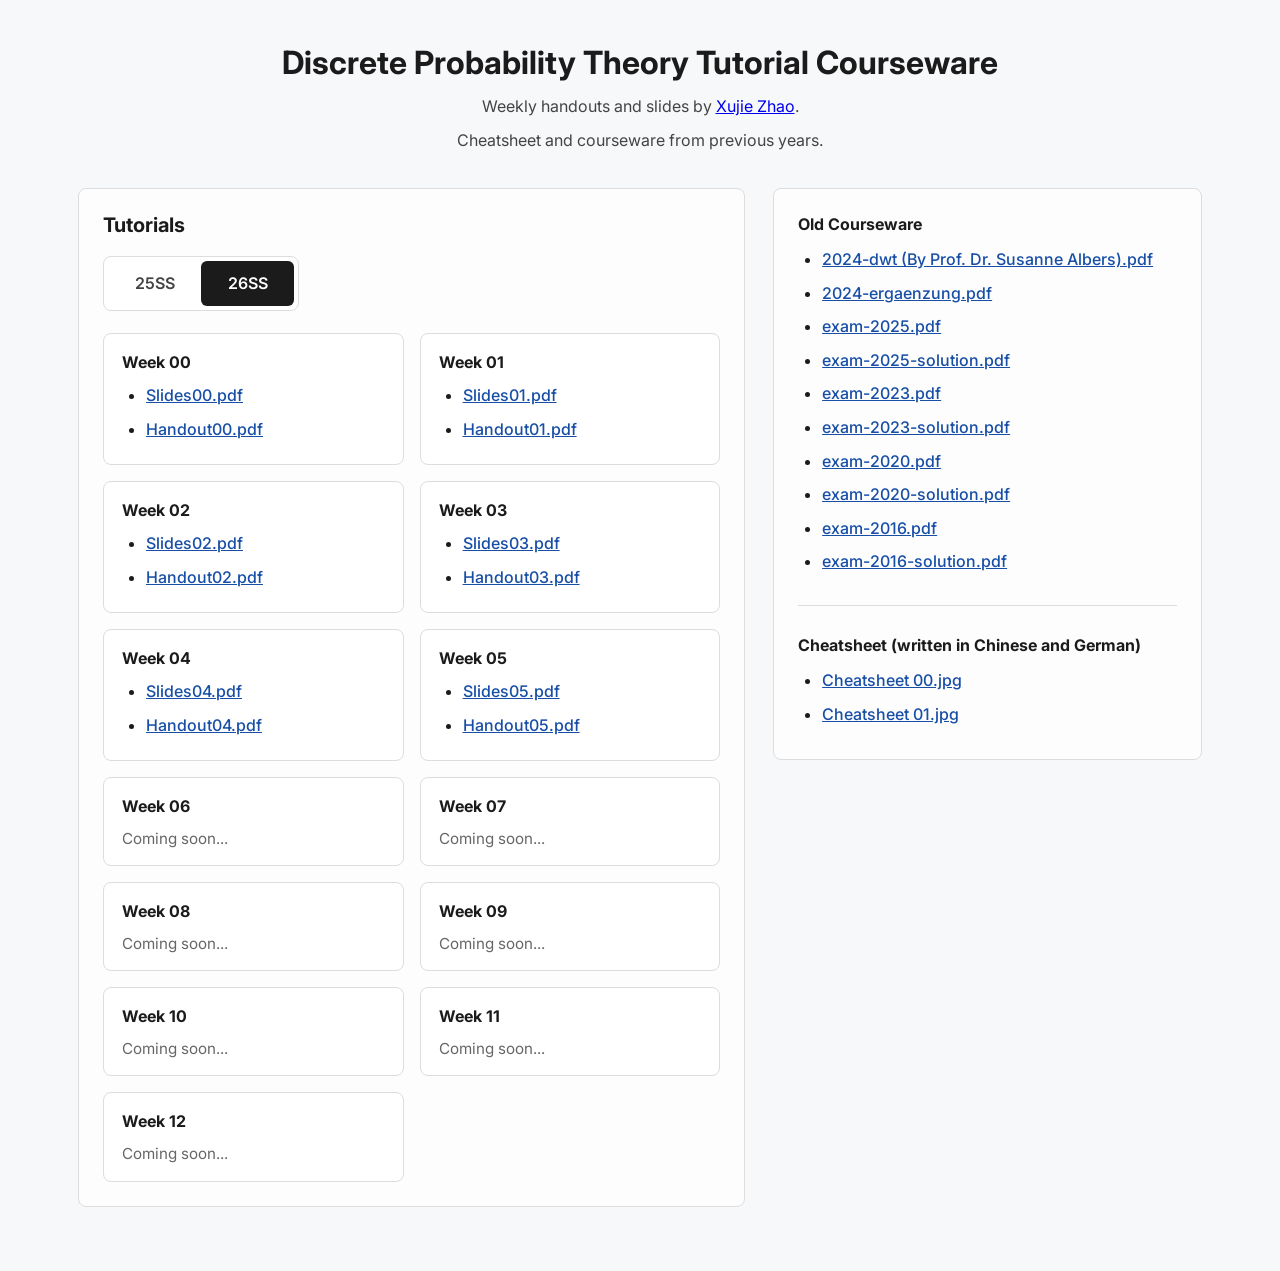
==== dpt_tut.html @ 3c63b7a4 "week05 material" ====
<!doctype html>
<html lang="en">
<head>
  <meta charset="utf-8" />
  <meta name="viewport" content="width=device-width, initial-scale=1" />
  <title>Discrete Probability Theory Courseware | Xujie Zhao</title>

  <link rel="icon" href="./assets/img/bar_icon_animate.png">
  <link rel="apple-touch-icon" href="./assets/img/bar_icon_animate.png" />

  <meta name="description" content="Discrete Probability Theory tutorial courseware by Xujie Zhao">
  <meta name="robots" content="index, follow">

  <link rel="preconnect" href="https://fonts.googleapis.com">
  <link rel="preconnect" href="https://fonts.gstatic.com" crossorigin>
  <link href="https://fonts.googleapis.com/css2?family=Inter:wght@400;500;600;700&display=swap" rel="stylesheet">

  <link rel="stylesheet" href="./assets/css/style.css?v=20260423-dpt-layout" />
  <style>
    * {
      box-sizing: border-box;
    }

    body.download-page {
      margin: 0;
      font-family: "Inter", system-ui, sans-serif;
      line-height: 1.6;
      color: #1b1b1b;
      background: #f7f8fa;
    }

    .download-container {
      max-width: 1180px;
      margin: 0 auto;
      padding: 44px 28px 64px;
    }

    .download-intro {
      margin-bottom: 34px;
      text-align: center;
    }

    .download-intro h1 {
      margin: 0 0 12px;
      font-size: 2rem;
      line-height: 1.2;
    }

    .download-intro p {
      max-width: 760px;
      margin: 0 auto 8px;
      color: #444;
    }

    .download-grid {
      display: grid;
      grid-template-columns: minmax(0, 1.4fr) minmax(280px, 0.9fr);
      gap: 28px;
      align-items: start;
    }

    .download-column {
      min-width: 0;
      padding: 24px;
      border: 1px solid #ddd;
      border-radius: 8px;
      background: rgba(255, 255, 255, 0.76);
    }

    .download-column h2 {
      margin: 0 0 18px;
      font-size: 1.25rem;
      line-height: 1.25;
    }

    .tutorial-tabs {
      position: relative;
      display: grid;
      grid-template-columns: repeat(2, minmax(0, 1fr));
      margin-bottom: 22px;
      padding: 4px;
      border: 1px solid #ddd;
      border-radius: 8px;
      background: #fff;
      width: 196px;
      overflow: hidden;
      box-sizing: border-box;
    }

    .tutorial-tab-indicator {
      position: absolute;
      top: 4px;
      left: 4px;
      width: calc((100% - 8px) / 2);
      height: calc(100% - 8px);
      border-radius: 6px;
      background: #1b1b1b;
      transition: transform 220ms ease;
      pointer-events: none;
    }

    .tutorial-tab {
      position: relative;
      z-index: 1;
      display: flex;
      align-items: center;
      justify-content: center;
      min-width: 0;
      padding: 10px 14px;
      border: none;
      border-radius: 6px;
      background: transparent;
      color: #444;
      font: inherit;
      font-weight: 600;
      text-align: center;
      cursor: pointer;
    }

    .tutorial-tab[aria-selected="true"] {
      color: #fff;
    }

    .tutorial-panel {
      display: none;
    }

    .tutorial-panel.is-active {
      display: block;
    }

    .tutorial-list {
      display: grid;
      grid-template-columns: repeat(2, minmax(0, 1fr));
      gap: 16px;
    }

    .tutorial-card {
      padding: 18px 18px 14px;
      border: 1px solid #ddd;
      border-radius: 8px;
      background: #fff;
    }

    .tutorial-card h3 {
      margin: 0 0 10px;
      font-size: 1rem;
      line-height: 1.3;
    }

    .tutorial-note {
      margin: 0;
      color: #666;
      font-size: 0.95rem;
    }

    .download-section {
      margin-bottom: 28px;
      padding-bottom: 22px;
      border-bottom: 1px solid #ddd;
    }

    .download-section:last-child {
      margin-bottom: 0;
      padding-bottom: 0;
      border-bottom: none;
    }

    .download-section h3 {
      margin: 0 0 12px;
      font-size: 1rem;
      line-height: 1.4;
      overflow-wrap: anywhere;
    }

    .file-list {
      margin: 0;
      padding-left: 24px;
    }

    .file-list li {
      margin-bottom: 8px;
    }

    .file-list a {
      color: #174ea6;
      font-weight: 500;
    }

    @media (max-width: 920px) {
      .download-grid {
        grid-template-columns: 1fr;
      }
    }

    @media (max-width: 640px) {
      .download-container {
        padding: 32px 16px 42px;
      }

      .download-column {
        padding: 18px;
      }

      .tutorial-tabs {
        width: min(196px, 100%);
      }

      .tutorial-tab {
        padding-left: 10px;
        padding-right: 10px;
      }

      .tutorial-list {
        grid-template-columns: 1fr;
      }
    }
  </style>
</head>
<body class="download-page">
  <main class="download-container">
    <section class="download-intro">
      <h1>Discrete Probability Theory Tutorial Courseware</h1>
      <p>Weekly handouts and slides by <a href="index.html">Xujie Zhao</a>.</p>
      <p>Cheatsheet and courseware from previous years.</p>
    </section>

    <section class="download-grid">
      <div class="download-column">
        <h2>Tutorials</h2>
        <div class="tutorial-tabs" role="tablist" aria-label="Tutorial semester switch">
          <span class="tutorial-tab-indicator" aria-hidden="true"></span>
          <button class="tutorial-tab" type="button" role="tab" aria-selected="false" aria-controls="tutorial-25ss" data-target="tutorial-25ss">25SS</button>
          <button class="tutorial-tab" type="button" role="tab" aria-selected="true" aria-controls="tutorial-26ss" data-target="tutorial-26ss">26SS</button>
        </div>

        <section id="tutorial-25ss" class="tutorial-panel" role="tabpanel" hidden>
          <div class="tutorial-list">
            <article class="tutorial-card">
              <h3>Week 00</h3>
              <ul class="file-list">
                <li><a href="files/dpt_tut_25/00/Slides00.pdf" download>Slides00.pdf</a></li>
                <li><a href="files/dpt_tut_25/00/dpt_sol_0.pdf" download>Solution00.pdf</a></li>
              </ul>
            </article>
            <article class="tutorial-card">
              <h3>Week 01</h3>
              <ul class="file-list">
                <li><a href="files/dpt_tut_25/01/Slides01.pdf" download>Slides01.pdf</a></li>
                <li><a href="files/dpt_tut_25/01/dpt_sol_1.pdf" download>Solution01.pdf</a></li>
              </ul>
            </article>
            <article class="tutorial-card">
              <h3>Week 02</h3>
              <ul class="file-list">
                <li><a href="files/dpt_tut_25/02/Slides02.pdf" download>Slides02.pdf</a></li>
                <li><a href="files/dpt_tut_25/02/dpt_sol_2.pdf" download>Solution02.pdf</a></li>
              </ul>
            </article>
            <article class="tutorial-card">
              <h3>Week 03</h3>
              <ul class="file-list">
                <li><a href="files/dpt_tut_25/03/Slides03.pdf" download>Slides03.pdf</a></li>
                <li><a href="files/dpt_tut_25/03/dpt_sol_3.pdf" download>Solution03.pdf</a></li>
              </ul>
            </article>
            <article class="tutorial-card">
              <h3>Week 04</h3>
              <ul class="file-list">
                <li><a href="files/dpt_tut_25/04/Slides04.pdf" download>Slides04.pdf</a></li>
                <li><a href="files/dpt_tut_25/04/dpt_sol_4.pdf" download>Solution04.pdf</a></li>
              </ul>
            </article>
            <article class="tutorial-card">
              <h3>Week 05</h3>
              <ul class="file-list">
                <li><a href="files/dpt_tut_25/05/Slides05.pdf" download>Slides05.pdf</a></li>
                <li><a href="files/dpt_tut_25/05/dpt_sol_5.pdf" download>Solution05.pdf</a></li>
              </ul>
            </article>
            <article class="tutorial-card">
              <h3>Week 06</h3>
              <ul class="file-list">
                <li><a href="files/dpt_tut_25/06/Slides06.pdf" download>Slides06.pdf</a></li>
                <li><a href="files/dpt_tut_25/06/dpt_sol_6.pdf" download>Solution06.pdf</a></li>
              </ul>
            </article>
            <article class="tutorial-card">
              <h3>Week 07</h3>
              <ul class="file-list">
                <li><a href="files/dpt_tut_25/07/Slides07.pdf" download>Slides07.pdf</a></li>
                <li><a href="files/dpt_tut_25/07/dpt_sol_7.pdf" download>Solution07.pdf</a></li>
              </ul>
            </article>
            <article class="tutorial-card">
              <h3>Week 08</h3>
              <ul class="file-list">
                <li><a href="files/dpt_tut_25/08/Slides08.pdf" download>Slides08.pdf</a></li>
                <li><a href="files/dpt_tut_25/08/dpt_sol_8.pdf" download>Solution08.pdf</a></li>
              </ul>
            </article>
            <article class="tutorial-card">
              <h3>Week 09</h3>
              <ul class="file-list">
                <li><a href="files/dpt_tut_25/09/Slides09.pdf" download>Slides09.pdf</a></li>
                <li><a href="files/dpt_tut_25/09/dpt_sol_9.pdf" download>Solution09.pdf</a></li>
              </ul>
            </article>
            <article class="tutorial-card">
              <h3>Week 10</h3>
              <ul class="file-list">
                <li><a href="files/dpt_tut_25/10/Slides10.pdf" download>Slides10.pdf</a></li>
                <li><a href="files/dpt_tut_25/10/dpt_sol_10.pdf" download>Solution10.pdf</a></li>
              </ul>
            </article>
            <article class="tutorial-card">
              <h3>Week 11</h3>
              <ul class="file-list">
                <li><a href="files/dpt_tut_25/11/Slides11.pdf" download>Slides11.pdf</a></li>
                <li><a href="files/dpt_tut_25/11/dpt_sol_11.pdf" download>Solution11.pdf</a></li>
              </ul>
            </article>
            <article class="tutorial-card">
              <h3>Week 12</h3>
              <ul class="file-list">
                <li><a href="files/dpt_tut_25/12/Slides12.pdf" download>Slides12.pdf</a></li>
                <li><a href="files/dpt_tut_25/12/dpt_sol_12.pdf" download>Solution12.pdf</a></li>
              </ul>
            </article>
          </div>
        </section>

        <section id="tutorial-26ss" class="tutorial-panel is-active" role="tabpanel">
          <div class="tutorial-list">
            <article class="tutorial-card">
              <h3>Week 00</h3>
              <ul class="file-list">
                <li><a href="files/dpt_tut_26/00/Slides00.pdf" download>Slides00.pdf</a></li>
                <li><a href="files/dpt_tut_26/00/Handout00.pdf" download>Handout00.pdf</a></li>
              </ul>
            </article>
            <article class="tutorial-card">
              <h3>Week 01</h3>
              <ul class="file-list">
                <li><a href="files/dpt_tut_26/01/Slides01.pdf" download>Slides01.pdf</a></li>
                <li><a href="files/dpt_tut_26/01/Handout01.pdf" download>Handout01.pdf</a></li>
              </ul>
            </article>
            <article class="tutorial-card">
              <h3>Week 02</h3>
              <ul class="file-list">
                <li><a href="files/dpt_tut_26/02/Slides02.pdf" download>Slides02.pdf</a></li>
                <li><a href="files/dpt_tut_26/02/Handout02.pdf" download>Handout02.pdf</a></li>
              </ul>
            </article>
            <article class="tutorial-card">
              <h3>Week 03</h3>
              <ul class="file-list">
                <li><a href="files/dpt_tut_26/03/Slides03.pdf" download>Slides03.pdf</a></li>
                <li><a href="files/dpt_tut_26/03/Handout03.pdf" download>Handout03.pdf</a></li>
              </ul>
            </article>
            <article class="tutorial-card">
              <h3>Week 04</h3>
              <ul class="file-list">
                <li><a href="files/dpt_tut_26/04/Slides04.pdf" download>Slides04.pdf</a></li>
                <li><a href="files/dpt_tut_26/04/Handout04.pdf" download>Handout04.pdf</a></li>
              </ul>
            </article>
            <article class="tutorial-card">
              <h3>Week 05</h3>
              <ul class="file-list">
                <li><a href="files/dpt_tut_26/05/Slides05.pdf" download>Slides05.pdf</a></li>
                <li><a href="files/dpt_tut_26/05/Handout05.pdf" download>Handout05.pdf</a></li>
              </ul>
            </article>
            <article class="tutorial-card">
              <h3>Week 06</h3>
              <p class="tutorial-note">Coming soon...</p>
            </article>
            <article class="tutorial-card">
              <h3>Week 07</h3>
              <p class="tutorial-note">Coming soon...</p>
            </article>
            <article class="tutorial-card">
              <h3>Week 08</h3>
              <p class="tutorial-note">Coming soon...</p>
            </article>
            <article class="tutorial-card">
              <h3>Week 09</h3>
              <p class="tutorial-note">Coming soon...</p>
            </article>
            <article class="tutorial-card">
              <h3>Week 10</h3>
              <p class="tutorial-note">Coming soon...</p>
            </article>
            <article class="tutorial-card">
              <h3>Week 11</h3>
              <p class="tutorial-note">Coming soon...</p>
            </article>
            <article class="tutorial-card">
              <h3>Week 12</h3>
              <p class="tutorial-note">Coming soon...</p>
            </article>
          </div>
        </section>
      </div>

      <div class="download-column">
        <section class="download-section">
          <h3>Old Courseware</h3>
          <ul class="file-list">
            <li><a href="files/dpt_tut/Old Courseware/2024-dwt (By Prof. Dr. Susanne Albers).pdf" download>2024-dwt (By Prof. Dr. Susanne Albers).pdf</a></li>
            <li><a href="files/dpt_tut/Old Courseware/2024-ergaenzung.pdf" download>2024-ergaenzung.pdf</a></li>
            <li><a href="files/dpt_tut/Old Courseware/exam-2025.pdf" download>exam-2025.pdf</a></li>
            <li><a href="files/dpt_tut/Old Courseware/exam-2025-solution.pdf" download>exam-2025-solution.pdf</a></li>
            <li><a href="files/dpt_tut/Old Courseware/exam-2023.pdf" download>exam-2023.pdf</a></li>
            <li><a href="files/dpt_tut/Old Courseware/exam-2023-solution.pdf" download>exam-2023-solution.pdf</a></li>
            <li><a href="files/dpt_tut/Old Courseware/exam-2020.pdf" download>exam-2020.pdf</a></li>
            <li><a href="files/dpt_tut/Old Courseware/exam-2020-solution.pdf" download>exam-2020-solution.pdf</a></li>
            <li><a href="files/dpt_tut/Old Courseware/exam-2016.pdf" download>exam-2016.pdf</a></li>
            <li><a href="files/dpt_tut/Old Courseware/exam-2016-solution.pdf" download>exam-2016-solution.pdf</a></li>
          </ul>
        </section>

        <section class="download-section">
          <h3>Cheatsheet (written in Chinese and German)</h3>
          <ul class="file-list">
            <li><a href="files/dpt_tut/Cheatsheet (CHN + DEU)/Cheatsheet 00.jpg" download>Cheatsheet 00.jpg</a></li>
            <li><a href="files/dpt_tut/Cheatsheet (CHN + DEU)/Cheatsheet 01.jpg" download>Cheatsheet 01.jpg</a></li>
          </ul>
        </section>
      </div>
    </section>
  </main>

  <script>
    (() => {
      const tabs = Array.from(document.querySelectorAll(".tutorial-tab"));
      const panels = Array.from(document.querySelectorAll(".tutorial-panel"));
      const indicator = document.querySelector(".tutorial-tab-indicator");

      function updateIndicator(activeTab) {
        if (!indicator || !activeTab) {
          return;
        }

        const inset = 4;
        indicator.style.width = `${activeTab.offsetWidth}px`;
        indicator.style.transform = `translateX(${activeTab.offsetLeft - inset}px)`;
      }

      function activateTab(tab) {
        const targetId = tab.dataset.target;

        tabs.forEach((button) => {
          const isSelected = button === tab;
          button.setAttribute("aria-selected", String(isSelected));
        });

        panels.forEach((panel) => {
          const isActive = panel.id === targetId;
          panel.classList.toggle("is-active", isActive);
          panel.hidden = !isActive;
        });

        updateIndicator(tab);
      }

      tabs.forEach((tab) => {
        tab.addEventListener("click", () => {
          activateTab(tab);
        });
      });

      window.addEventListener("load", () => {
        activateTab(document.querySelector('.tutorial-tab[aria-selected="true"]') || tabs[0]);
      });

      window.addEventListener("resize", () => {
        updateIndicator(document.querySelector('.tutorial-tab[aria-selected="true"]') || tabs[0]);
      });
    })();
  </script>
</body>
</html>
---- assets/css/style.css ----
:root {
  --topbar-height: 68px;
  --sidebar-width: 280px;
  --content-width: 920px;
  --layout-width: calc(var(--sidebar-width) + var(--content-width));
  --page-gradient: linear-gradient(180deg, #fff 0%, #f6d5de 100%);
}

* {
  box-sizing: border-box;
}

body {
  position: relative;
  margin: 0;
  font-family: "Inter", system-ui, sans-serif;
  line-height: 1.6;
  color: #1b1b1b;
  min-height: 100vh;
  background-image: var(--page-gradient);
  background-attachment: fixed;
  background-repeat: no-repeat;
  background-size: 100vw 100vh;
}

html {
  scroll-behavior: smooth;
}

a:link,
a:visited,
a:hover {
  color: #0000ee;
}

a:active {
  color: #ff0000;
}

.top-nav-bar {
  position: fixed;
  top: 0;
  left: 50%;
  transform: translateX(-50%);
  width: min(var(--layout-width), calc(100vw - 32px));
  height: var(--topbar-height);
  display: flex;
  align-items: center;
  padding: 0 88px;
  border-bottom: 1px solid #ddd;
  background: transparent;
  isolation: isolate;
  z-index: 1000;
}

.top-nav-bar::before,
.sidebar::before {
  content: "";
  position: absolute;
  inset: 0;
  z-index: -1;
  background-image: var(--page-gradient);
  background-attachment: fixed;
  background-repeat: no-repeat;
  background-size: 100vw 100vh;
  pointer-events: none;
}

.top-nav {
  position: relative;
  display: flex;
  align-items: center;
  justify-content: center;
  width: 100%;
  gap: 60px;
  flex-wrap: wrap;
  --indicator-x: 0px;
  --indicator-y: 0px;
  --indicator-width: 36px;
}

.lang-switch {
  position: absolute;
  top: 50%;
  right: 20px;
  z-index: 2;
  width: 138px;
  transform: translateY(-50%);
}

.lang-switch-trigger {
  width: 100%;
  height: 40px;
  display: grid;
  grid-template-columns: 18px 1fr 18px;
  align-items: center;
  padding: 0 12px;
  border: 1px solid rgba(27, 27, 27, 0.12);
  border-radius: 999px;
  background: rgba(255, 255, 255, 0.72);
  color: #222;
  font: inherit;
  text-align: left;
  cursor: pointer;
  transition: background 160ms ease, border-color 160ms ease;
  backdrop-filter: blur(8px);
}

.lang-switch:hover .lang-switch-trigger,
.lang-switch.is-open .lang-switch-trigger {
  background: rgba(255, 255, 255, 0.88);
  border-color: rgba(27, 27, 27, 0.2);
}

.lang-switch-trigger:focus,
.lang-switch-trigger:focus-visible {
  outline: none;
  box-shadow: none;
}

.lang-switch-icon {
  width: 18px;
  height: 18px;
  display: block;
  object-fit: contain;
  flex: 0 0 18px;
}

.lang-switch-label {
  min-width: 0;
  color: #222;
  font-size: 0.95rem;
  font-weight: 600;
  line-height: 1;
  text-align: center;
}

.lang-switch-caret {
  width: 18px;
  height: 18px;
  position: relative;
  pointer-events: none;
}

.lang-switch-caret::before {
  content: "";
  position: absolute;
  top: 1px;
  left: 5px;
  width: 8px;
  height: 8px;
  border-right: 1.8px solid #595959;
  border-bottom: 1.8px solid #595959;
  transform: rotate(45deg);
}

.lang-switch-menu {
  position: absolute;
  top: calc(100% + 8px);
  left: 0;
  width: 100%;
  padding: 6px;
  border: 1px solid rgba(27, 27, 27, 0.12);
  border-radius: 20px;
  background: rgba(255, 255, 255, 0.96);
  box-shadow: 0 12px 28px rgba(27, 27, 27, 0.12);
  opacity: 0;
  visibility: hidden;
  transform: translateY(-6px);
  transition: opacity 160ms ease, transform 160ms ease, visibility 160ms ease;
  backdrop-filter: blur(12px);
}

.lang-switch.is-open .lang-switch-menu {
  opacity: 1;
  visibility: visible;
  transform: translateY(0);
}

.lang-switch-option {
  display: block;
  width: 100%;
  padding: 9px 12px;
  border-radius: 14px;
  color: #222;
  font-size: 0.95rem;
  font-weight: 600;
  line-height: 1.2;
  text-align: center;
  text-decoration: none;
}

.lang-switch-option:link,
.lang-switch-option:visited,
.lang-switch-option:hover,
.lang-switch-option:active {
  color: #222;
}

.lang-switch-option:hover {
  background: rgba(246, 213, 222, 0.45);
}


.top-nav a {
  position: relative;
  z-index: 1;
  padding: 8px 0 14px;
  text-decoration: none;
  color: #222;
  font-weight: 600;
  transition: color 180ms ease;
}

.top-nav a:link,
.top-nav a:visited,
.top-nav a:hover,
.top-nav a:active {
  color: #222;
}

.top-nav a[aria-current="true"] {
  color: #000;
}

.nav-indicator {
  position: absolute;
  top: 0;
  left: 0;
  height: 2px;
  border-radius: 999px;
  background: #1b1b1b;
  opacity: 0;
  transform: translate3d(var(--indicator-x), var(--indicator-y), 0);
  width: var(--indicator-width);
  transition: opacity 120ms ease-out, transform 120ms ease-out, width 120ms ease-out;
  pointer-events: none;
}

.top-nav.is-indicator-ready .nav-indicator {
  opacity: 1;
}

.sidebar {
  position: fixed;
  top: var(--topbar-height);
  left: max(16px, calc(50% - (var(--layout-width) / 2)));
  width: var(--sidebar-width);
  height: calc(100vh - var(--topbar-height));
  padding: 28px 20px;
  border-right: 1px solid #ddd;
  overflow-y: auto;
  background: transparent;
  isolation: isolate;
  z-index: 900;
}

.profile-pic-wrap {
  --profile-switch-right: 8px;
  --profile-switch-bottom: 8px;
  position: relative;
  width: 220px;
  height: 220px;
  margin: 0 auto;
  perspective: 900px;
}

.profile-disc {
  position: relative;
  width: 100%;
  height: 100%;
  border: 2px solid #e2e2e2;
  border-radius: 50%;
  background: #f3f3f3;
  box-shadow: 0 16px 36px rgba(27, 27, 27, 0.08);
  transform-style: preserve-3d;
  transition: transform 760ms cubic-bezier(0.2, 0.72, 0.18, 1);
}

.profile-disc::after {
  content: "";
  position: absolute;
  inset: 0;
  border-radius: 50%;
  box-shadow: inset 14px 0 24px rgba(255, 255, 255, 0.2), inset -18px 0 28px rgba(27, 27, 27, 0.12);
  transform: translateZ(1px);
  pointer-events: none;
}

.profile-pic-wrap.is-showing-secondary .profile-disc {
  transform: rotateY(180deg);
}

.profile-pic {
  position: absolute;
  inset: 0;
  width: 100%;
  height: 100%;
  border-radius: 50%;
  object-fit: cover;
  display: block;
  backface-visibility: hidden;
  overflow: hidden;
}

.profile-pic-back {
  transform: rotateY(180deg);
}

.profile-switch {
  position: absolute;
  right: var(--profile-switch-right);
  bottom: var(--profile-switch-bottom);
  z-index: 3;
  width: 42px;
  height: 42px;
  padding: 8px;
  border: 1px solid rgba(27, 27, 27, 0.18);
  border-radius: 50%;
  background: rgba(255, 255, 255, 0.88);
  cursor: pointer;
  transition: transform 160ms ease, background 160ms ease;
}

.profile-switch:hover {
  transform: translateY(-1px);
  background: #fff;
}

.profile-switch:focus-visible {
  outline: 2px solid #1b1b1b;
  outline-offset: 3px;
}

.profile-switch img {
  width: 100%;
  height: 100%;
  display: block;
  object-fit: contain;
}

.profile-name {
  margin: 16px 0 8px;
  font-size: 1.5rem;
  line-height: 1.2;
}

.profile-affiliation {
  margin: 0 0 16px;
  color: #444;
}

.contact-block ul {
  margin: 0;
  padding-left: 0;
  list-style: none;
}

.contact-block li {
  display: flex;
  align-items: center;
  gap: 9px;
  margin-bottom: 6px;
}

.contact-icon {
  width: 18px;
  height: 18px;
  max-width: 18px;
  max-height: 18px;
  flex: 0 0 18px;
  object-fit: contain;
  display: block;
}

.container {
  margin-top: var(--topbar-height);
  margin-left: max(calc(16px + var(--sidebar-width)), calc(50% - (var(--layout-width) / 2) + var(--sidebar-width)));
  padding: 12px 36px 28px;
  max-width: var(--content-width);
}

main ul {
  padding-left: 24px;
}

.publication-item {
  margin-bottom: 8px;
}

.publication-title {
  font-size: 1.12rem;
  font-weight: 600;
  line-height: 1.35;
}

.publication-venue,
.publication-authors {
  font-size: 0.95rem;
}

.doi-link {
  font-size: 0.8em;
  margin-left: 0.4em;
  text-decoration: none;
}

.doi-link:hover {
  text-decoration: underline;
}

.work-item {
  margin-bottom: 8px;
}

.item-header {
  display: flex;
  align-items: flex-start;
  justify-content: space-between;
  gap: 16px;
}

.item-header strong {
  flex: 1 1 auto;
  min-width: 0;
}

.item-time {
  flex: 0 0 auto;
  margin-left: auto;
  text-align: right;
  white-space: nowrap;
}

.work-item-empty {
  min-height: 82px;
  color: transparent;
  user-select: none;
}

.work-item-empty::marker {
  color: transparent;
}

@media (max-width: 900px) {
  :root {
    --sidebar-width: 240px;
    --content-width: 700px;
  }

  .top-nav-bar {
    padding: 0 78px;
  }

  .top-nav {
    gap: 28px;
  }

  .container {
    padding: 24px;
  }

  .item-header {
    flex-wrap: wrap;
  }

  .item-time {
    width: 100%;
    white-space: normal;
  }
}

@media (max-width: 768px), (hover: none) and (pointer: coarse) {
  :root {
    --topbar-height: auto;
  }

  .top-nav-bar {
    position: sticky;
    left: 0;
    transform: none;
    width: 100%;
    min-height: 60px;
    padding: 12px;
    display: grid;
    grid-template-columns: minmax(0, 1fr) auto;
    gap: 10px;
  }

  .top-nav {
    display: grid;
    grid-template-columns: repeat(2, minmax(0, 1fr));
    gap: 8px 12px;
    width: 100%;
  }

  .top-nav a {
    text-align: center;
  }

  .lang-switch {
    position: static;
    transform: none;
    justify-self: end;
    align-self: center;
  }

  .sidebar {
    position: relative;
    top: auto;
    left: auto;
    width: 100%;
    height: auto;
    border-right: none;
    border-bottom: 1px solid #ddd;
    padding: 18px 16px;
  }

  .container {
    margin-top: 0;
    margin-left: 0;
    max-width: 100%;
    padding: 18px 16px 24px;
  }

}
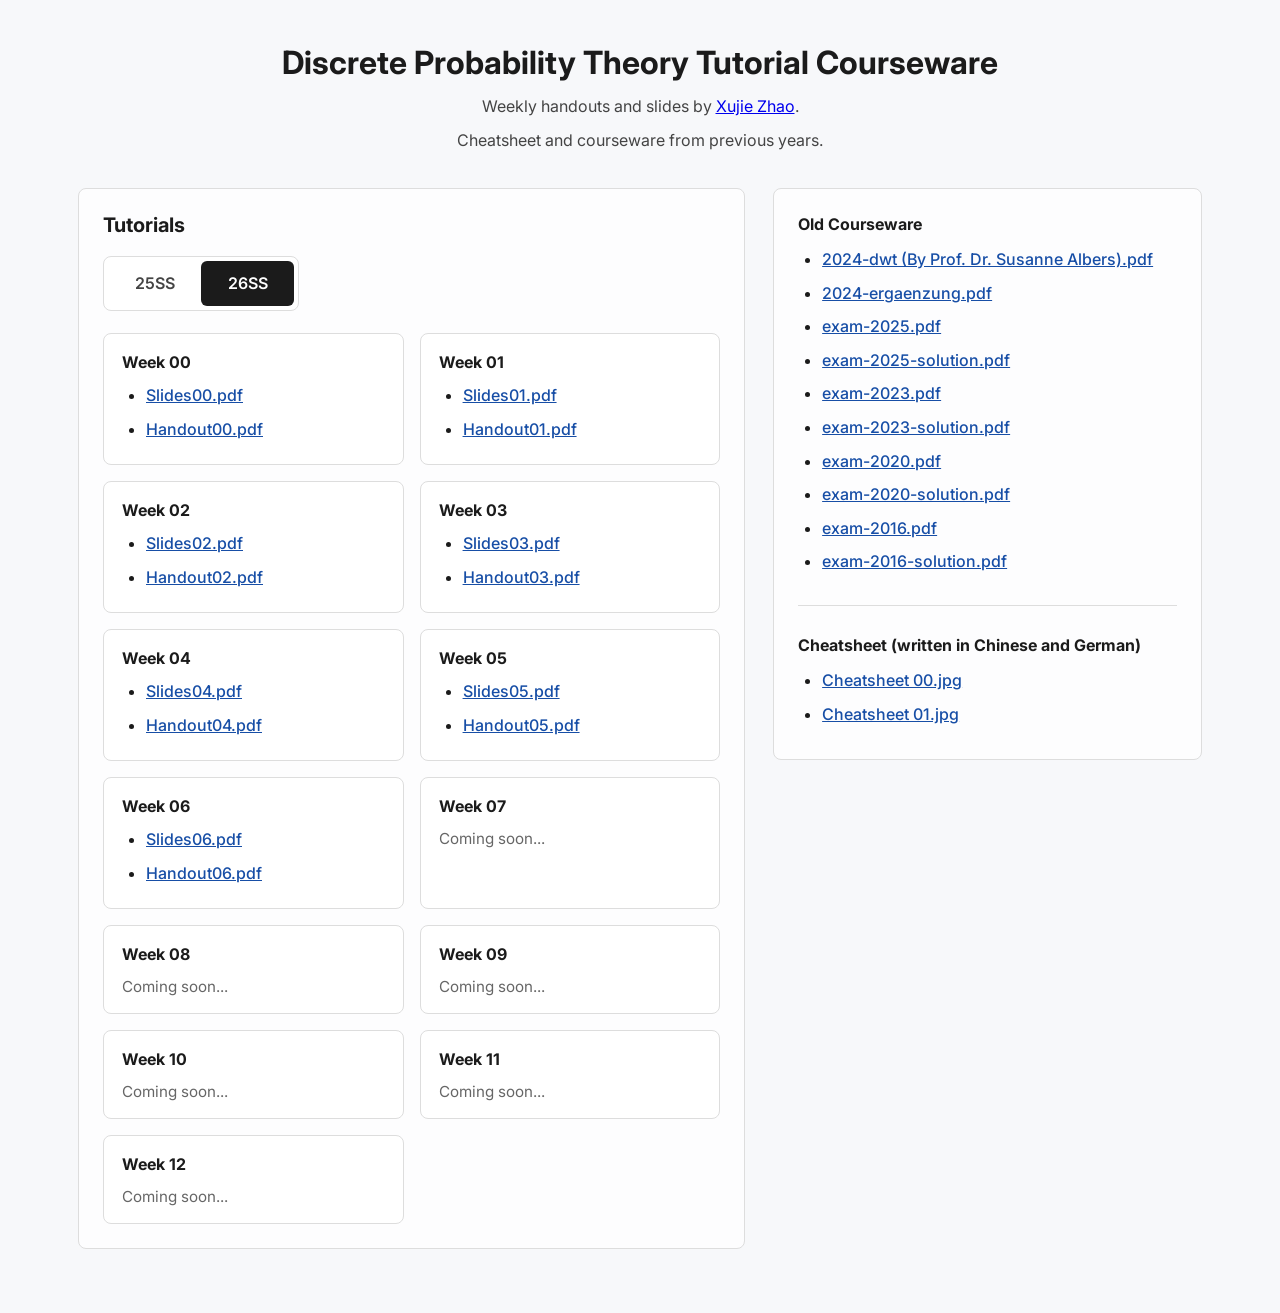
==== commit a5f10783: "Material for week6" ====
--- a/dpt_tut.html
+++ b/dpt_tut.html
@@ -376,7 +376,10 @@
             </article>
             <article class="tutorial-card">
               <h3>Week 06</h3>
-              <p class="tutorial-note">Coming soon...</p>
+              <ul class="file-list">
+                <li><a href="files/dpt_tut_26/06/Slides06.pdf" download>Slides06.pdf</a></li>
+                <li><a href="files/dpt_tut_26/06/Handout06.pdf" download>Handout06.pdf</a></li>
+              </ul>
             </article>
             <article class="tutorial-card">
               <h3>Week 07</h3>
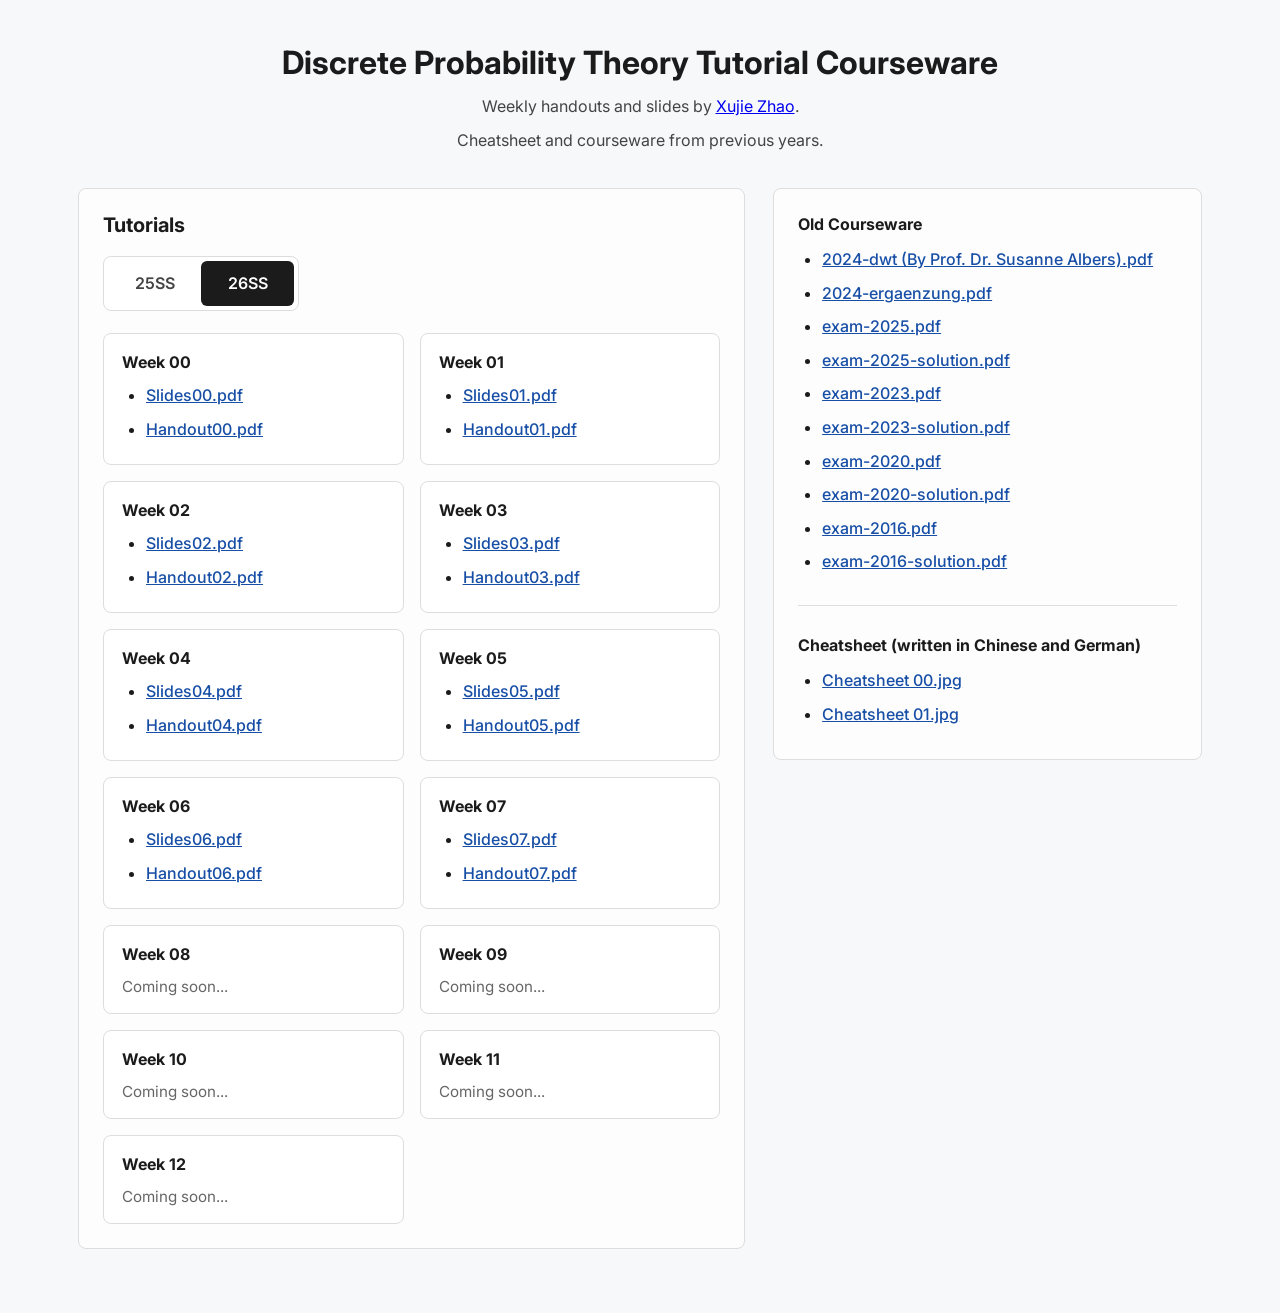
==== commit 9b1fd33c: "week07 materials uploaded" ====
--- a/dpt_tut.html
+++ b/dpt_tut.html
@@ -383,7 +383,10 @@
             </article>
             <article class="tutorial-card">
               <h3>Week 07</h3>
-              <p class="tutorial-note">Coming soon...</p>
+              <ul class="file-list">
+                <li><a href="files/dpt_tut_26/07/Slides07.pdf" download>Slides07.pdf</a></li>
+                <li><a href="files/dpt_tut_26/07/Handout07.pdf" download>Handout07.pdf</a></li>
+              </ul>
             </article>
             <article class="tutorial-card">
               <h3>Week 08</h3>
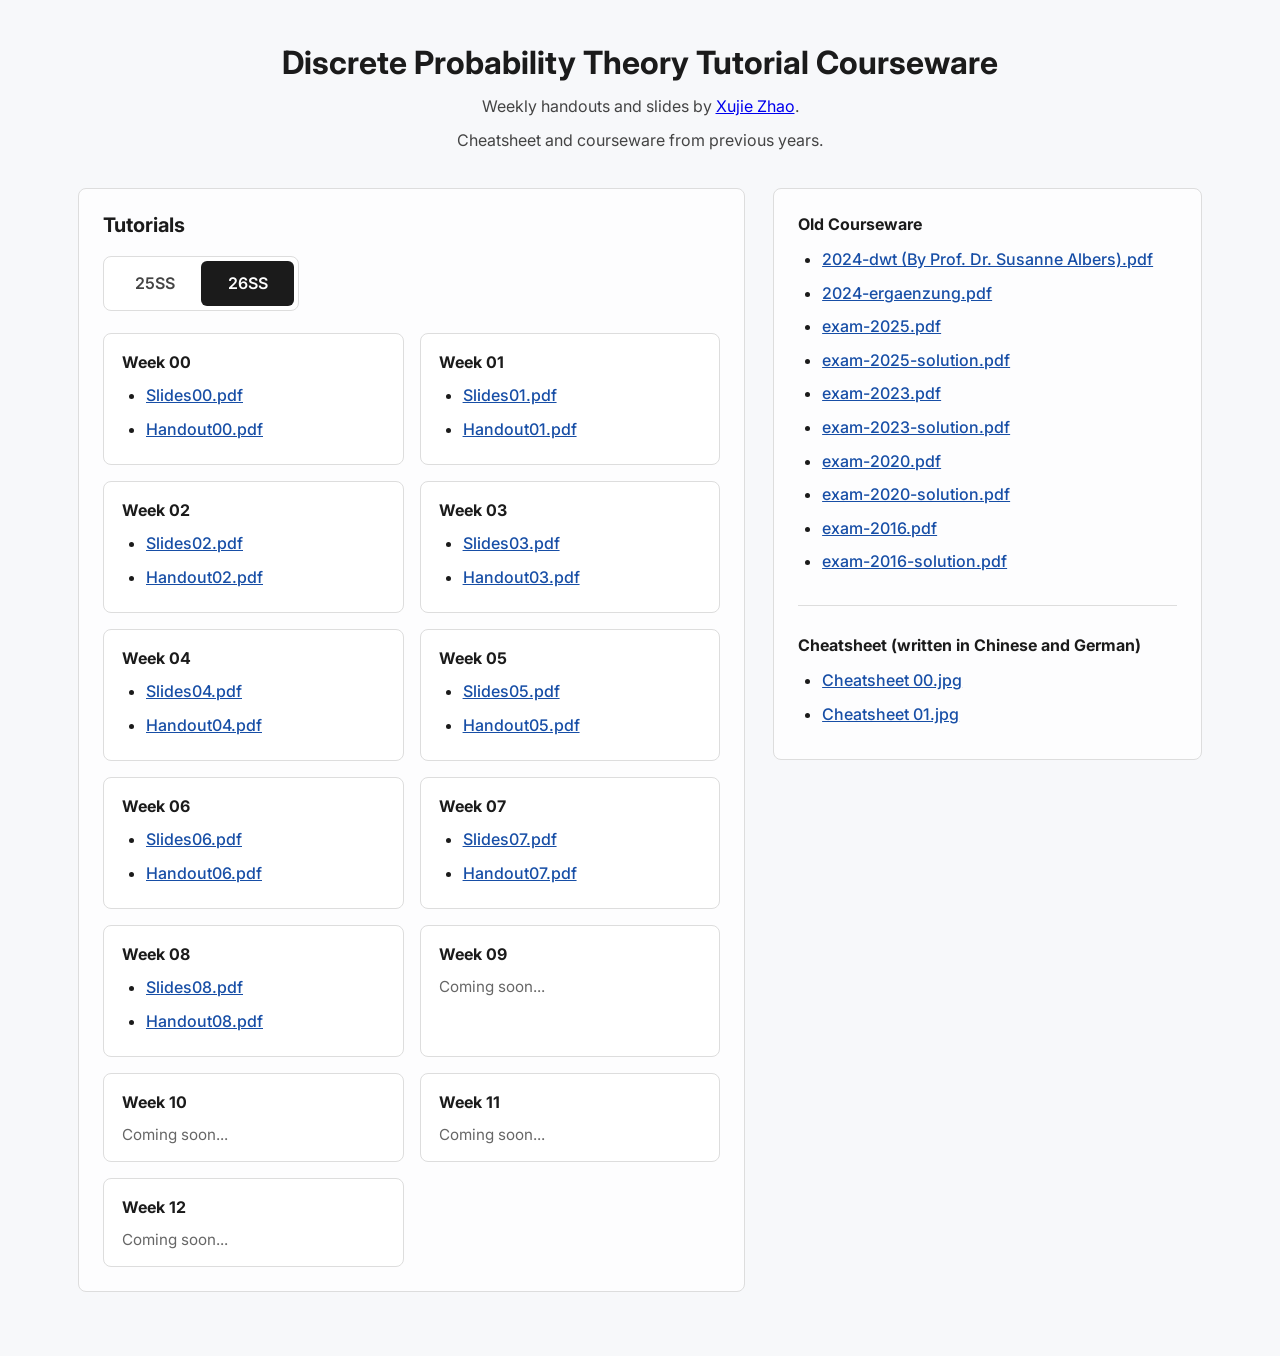
==== commit 74f99df9: "material for tutorial08 uploaded, mistake in material07 fixed" ====
--- a/dpt_tut.html
+++ b/dpt_tut.html
@@ -390,7 +390,10 @@
             </article>
             <article class="tutorial-card">
               <h3>Week 08</h3>
-              <p class="tutorial-note">Coming soon...</p>
+              <ul class="file-list">
+                <li><a href="files/dpt_tut_26/08/Slides08.pdf" download>Slides08.pdf</a></li>
+                <li><a href="files/dpt_tut_26/08/Handout08.pdf" download>Handout08.pdf</a></li>
+              </ul>
             </article>
             <article class="tutorial-card">
               <h3>Week 09</h3>
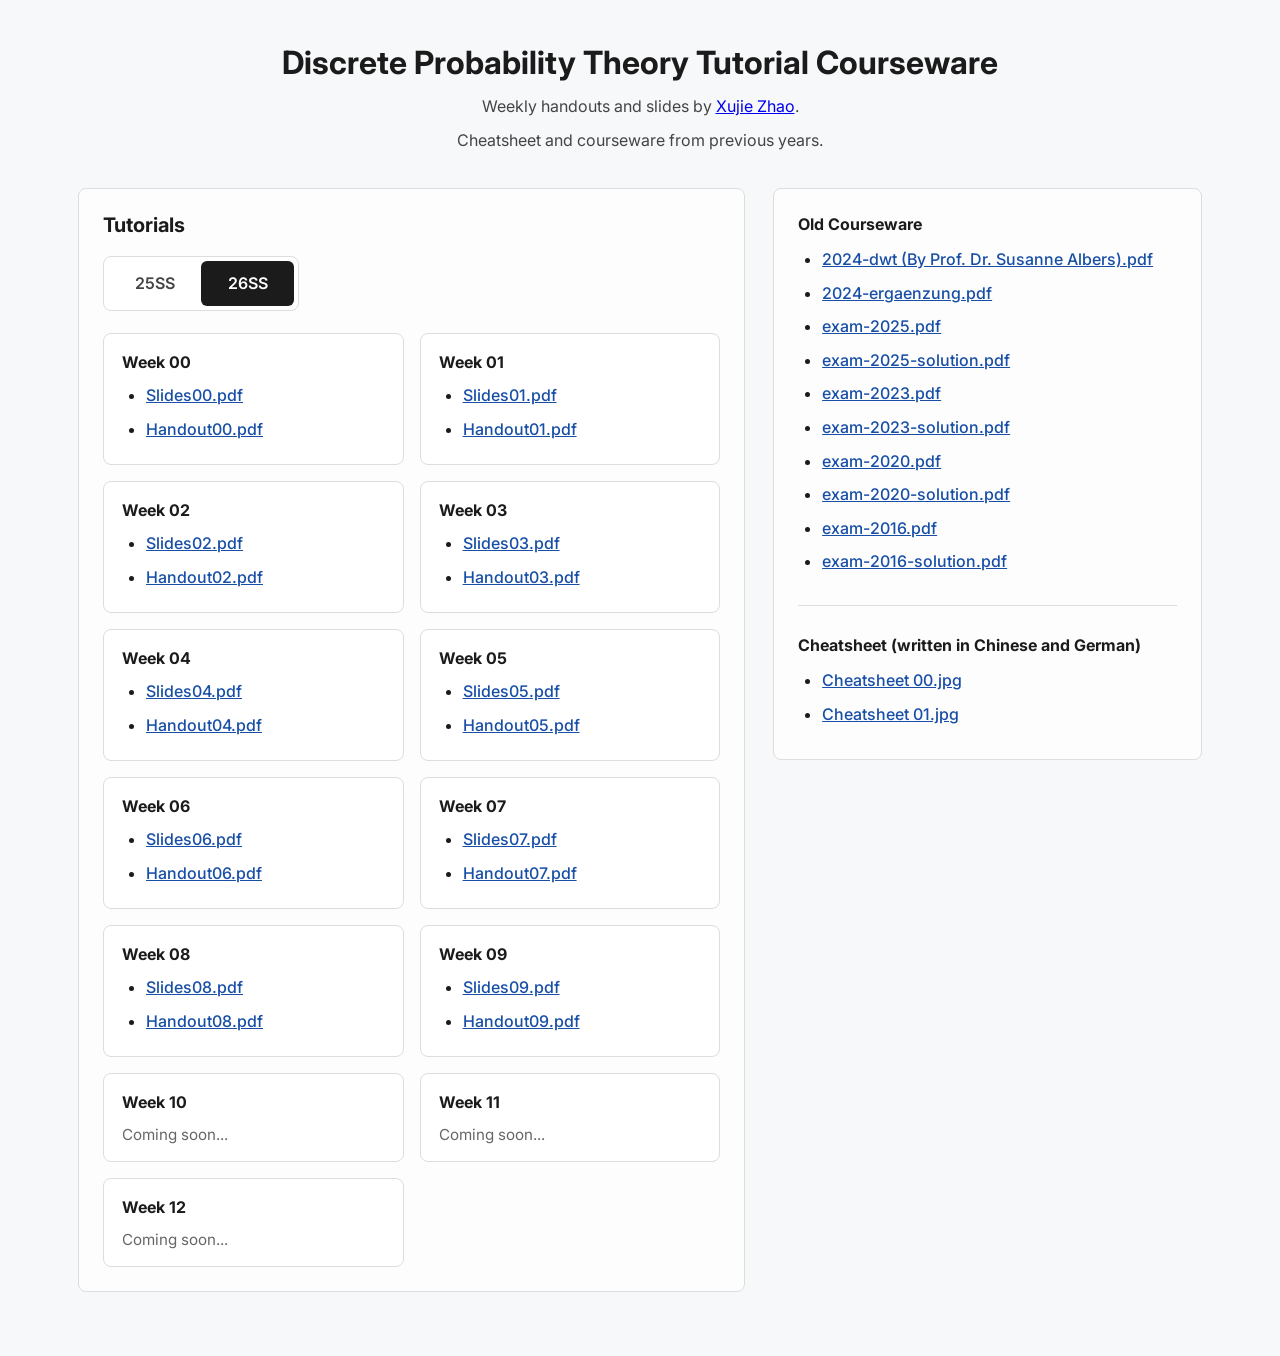
==== commit 1e5eae2a: "material of week 09" ====
--- a/dpt_tut.html
+++ b/dpt_tut.html
@@ -397,7 +397,10 @@
             </article>
             <article class="tutorial-card">
               <h3>Week 09</h3>
-              <p class="tutorial-note">Coming soon...</p>
+              <ul class="file-list">
+                <li><a href="files/dpt_tut_26/09/Slides09.pdf" download>Slides09.pdf</a></li>
+                <li><a href="files/dpt_tut_26/09/Handout09.pdf" download>Handout09.pdf</a></li>
+              </ul>
             </article>
             <article class="tutorial-card">
               <h3>Week 10</h3>
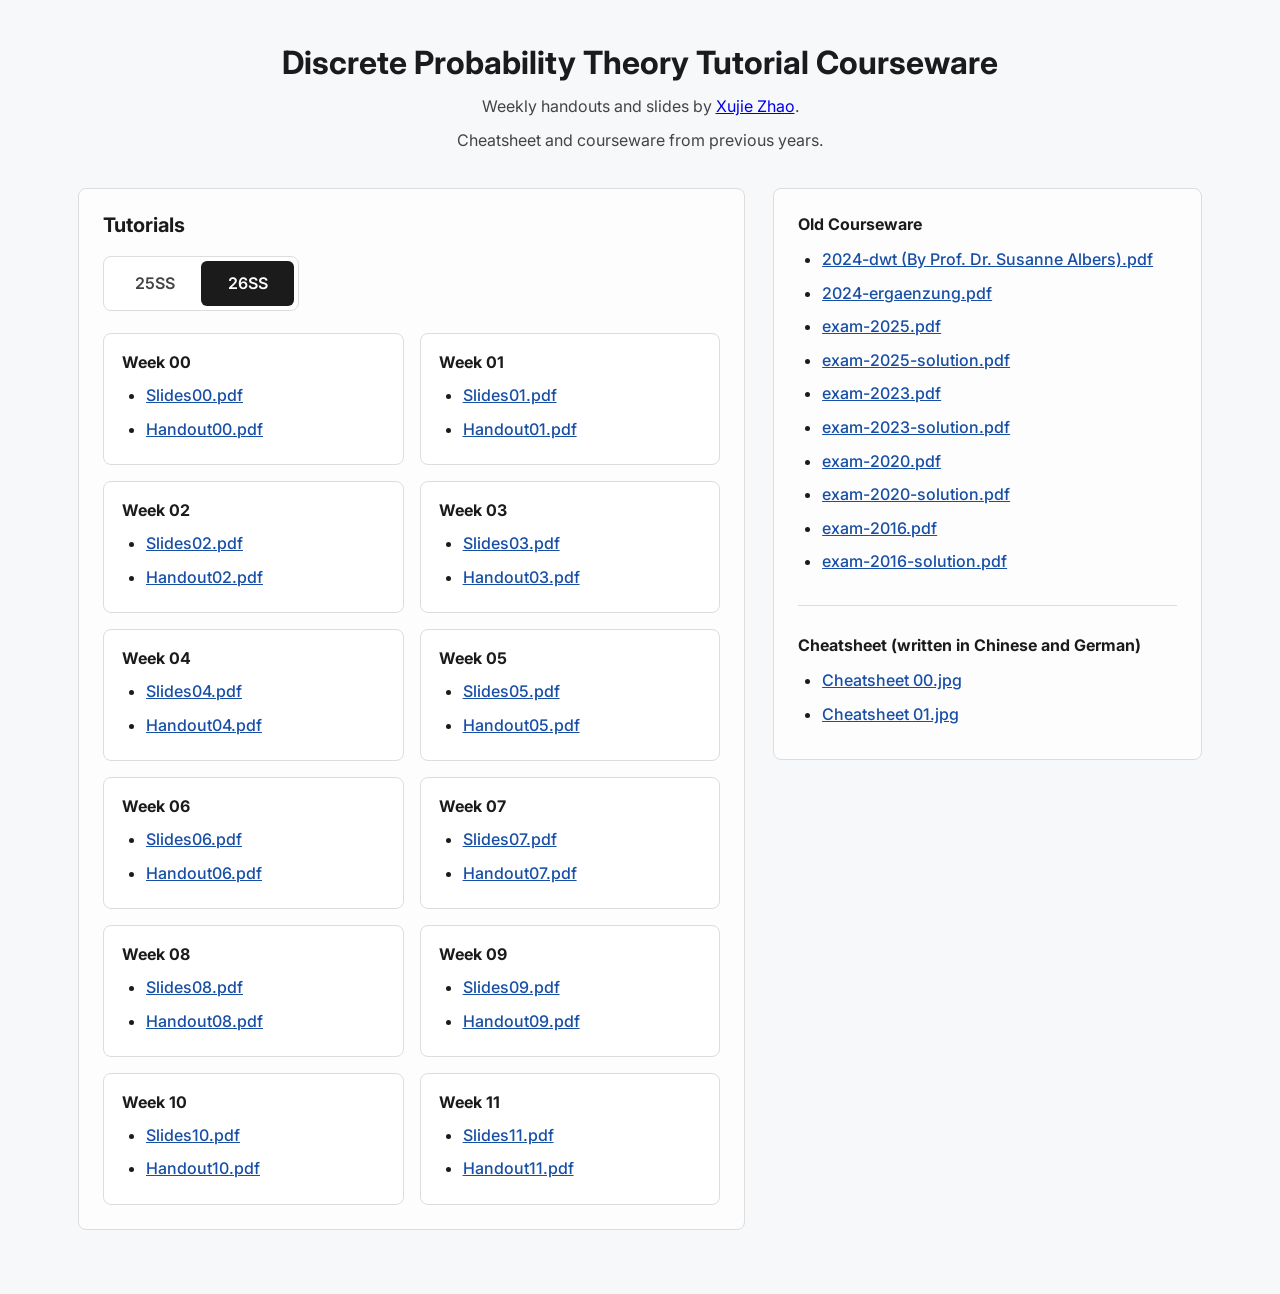
==== commit ac0e57f7: "dpt tut page changed, slides for week 10 uploaded" ====
--- a/dpt_tut.html
+++ b/dpt_tut.html
@@ -404,15 +404,17 @@
             </article>
             <article class="tutorial-card">
               <h3>Week 10</h3>
-              <p class="tutorial-note">Coming soon...</p>
+              <ul class="file-list">
+                <li><a href="files/dpt_tut_26/10/Slides10.pdf" download>Slides10.pdf</a></li>
+                <li><a href="files/dpt_tut_26/10/Handout10.pdf" download>Handout10.pdf</a></li>
+              </ul>
             </article>
             <article class="tutorial-card">
               <h3>Week 11</h3>
-              <p class="tutorial-note">Coming soon...</p>
-            </article>
-            <article class="tutorial-card">
-              <h3>Week 12</h3>
-              <p class="tutorial-note">Coming soon...</p>
+              <ul class="file-list">
+                <li><a href="files/dpt_tut_26/11/Slides11.pdf" download>Slides11.pdf</a></li>
+                <li><a href="files/dpt_tut_26/11/Handout11.pdf" download>Handout11.pdf</a></li>
+              </ul>
             </article>
           </div>
         </section>
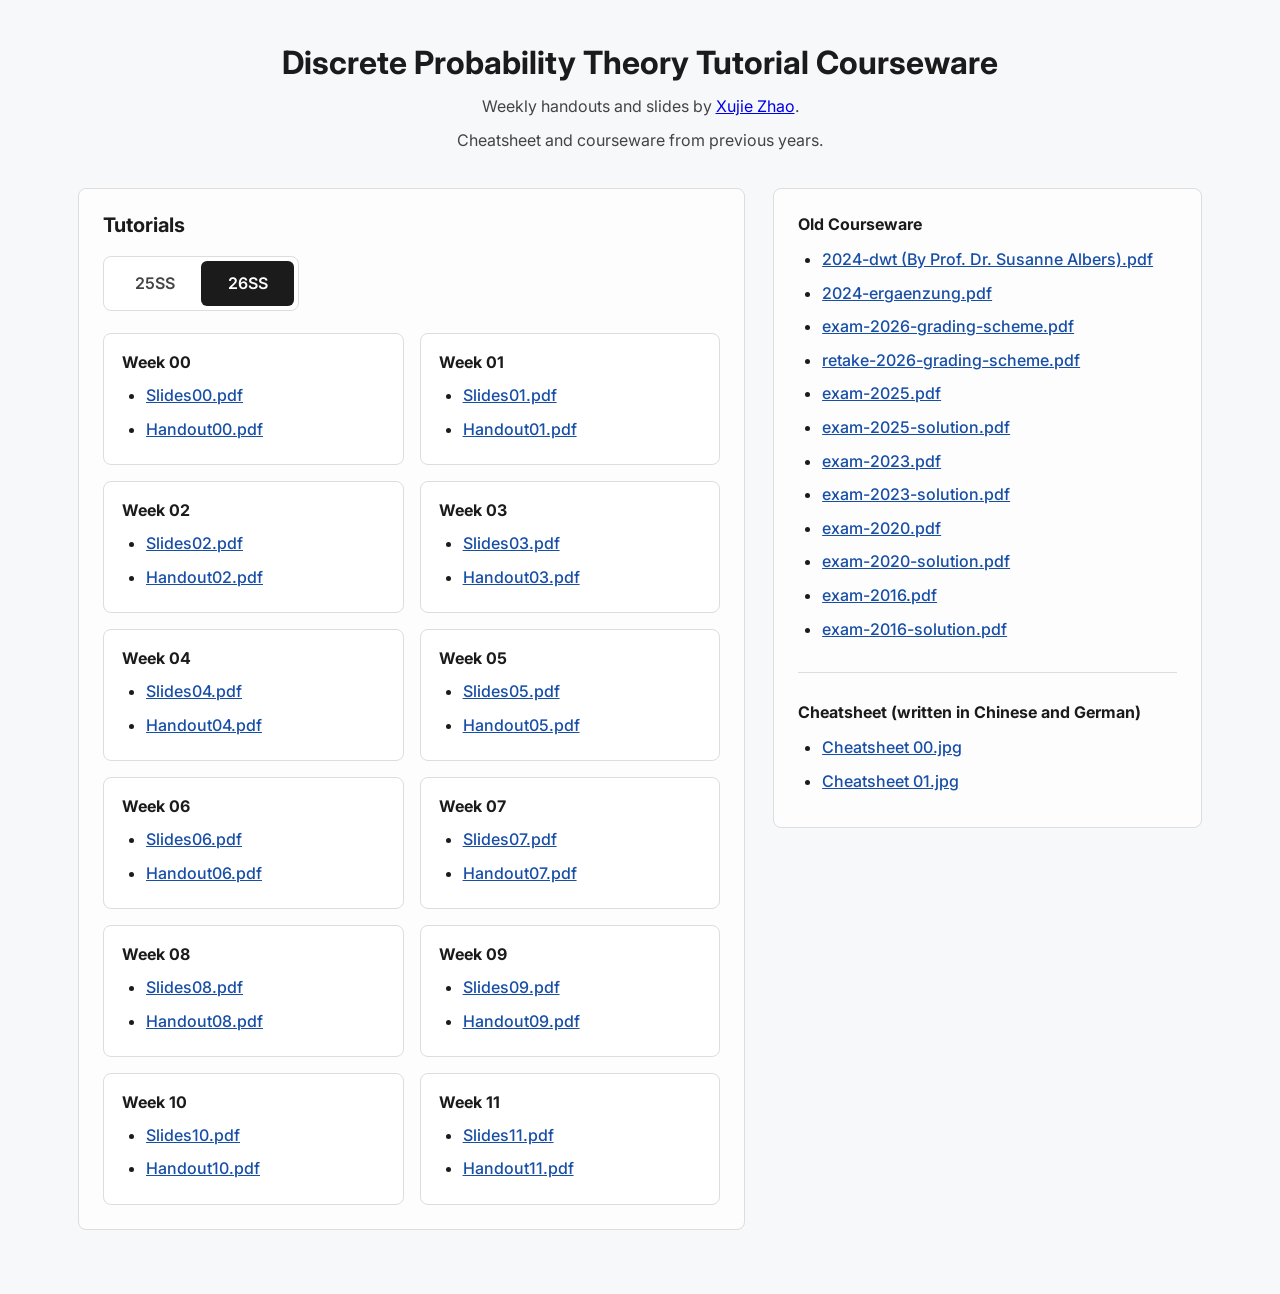
==== commit a069660d: "updated metadata, added newest exams" ====
--- a/dpt_tut.html
+++ b/dpt_tut.html
@@ -9,11 +9,19 @@
   <link rel="apple-touch-icon" href="./assets/img/bar_icon_animate.png" />
 
   <meta name="description" content="Discrete Probability Theory tutorial courseware by Xujie Zhao">
+  
+  <meta property="og:type" content="website">
+  <meta property="og:title" content="Discrete Probability Theory courseware">
+  <meta property="og:description" content="Tutorial courseware by Xujie Zhao">
+  <meta property="og:url" content="https://https://arthurwalnut.github.io/dpt_tut.html">
+
   <meta name="robots" content="index, follow">
 
   <link rel="preconnect" href="https://fonts.googleapis.com">
   <link rel="preconnect" href="https://fonts.gstatic.com" crossorigin>
   <link href="https://fonts.googleapis.com/css2?family=Inter:wght@400;500;600;700&display=swap" rel="stylesheet">
+
+  <link rel="canonical" href="https://arthurwalnut.github.io/dpt_tut.html">
 
   <link rel="stylesheet" href="./assets/css/style.css?v=20260423-dpt-layout" />
   <style>
@@ -426,6 +434,8 @@
           <ul class="file-list">
             <li><a href="files/dpt_tut/Old Courseware/2024-dwt (By Prof. Dr. Susanne Albers).pdf" download>2024-dwt (By Prof. Dr. Susanne Albers).pdf</a></li>
             <li><a href="files/dpt_tut/Old Courseware/2024-ergaenzung.pdf" download>2024-ergaenzung.pdf</a></li>
+            <li><a href="files/dpt_tut/Old Courseware/exam-2026-grading-scheme.pdf" download>exam-2026-grading-scheme.pdf</a></li>
+            <li><a href="files/dpt_tut/Old Courseware/retake-2026-grading-scheme.pdf" download>retake-2026-grading-scheme.pdf</a></li>
             <li><a href="files/dpt_tut/Old Courseware/exam-2025.pdf" download>exam-2025.pdf</a></li>
             <li><a href="files/dpt_tut/Old Courseware/exam-2025-solution.pdf" download>exam-2025-solution.pdf</a></li>
             <li><a href="files/dpt_tut/Old Courseware/exam-2023.pdf" download>exam-2023.pdf</a></li>
